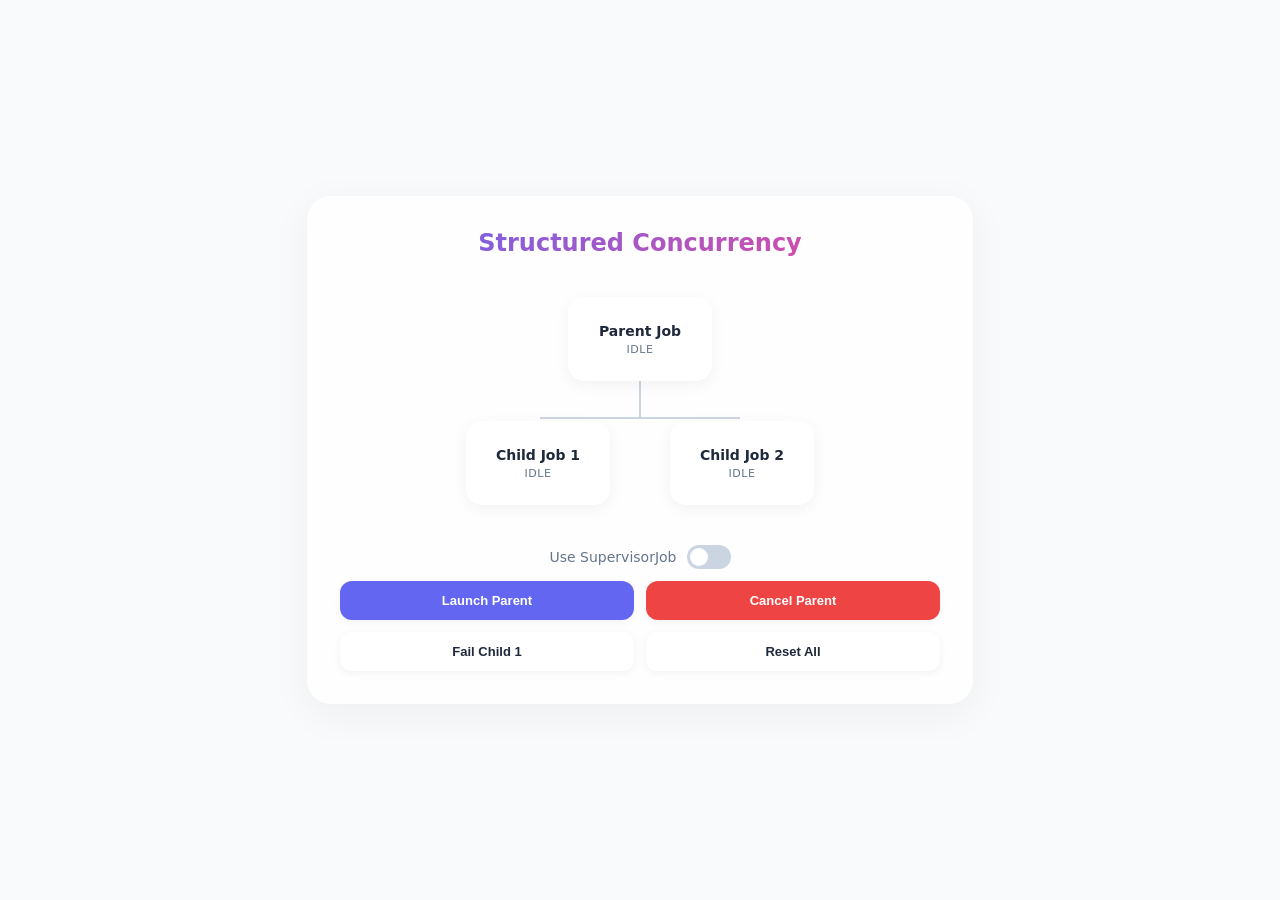
==== programming-languages/coroutines_visualization.html @ 6b6c3d3e "feat: add Programming Languages documentation module and reference materials" ====
<!DOCTYPE html>
<html lang="en">
<head>
    <meta charset="UTF-8">
    <meta name="viewport" content="width=device-width, initial-scale=1.0">
    <title>Coroutine Visualization</title>
    <style>
        :root {
            --bg: #f8fafc;
            --primary: #6366f1;
            --secondary: #ec4899;
            --success: #22c55e;
            --danger: #ef4444;
            --text: #1e293b;
            --card-bg: rgba(255, 255, 255, 0.8);
        }

        body {
            font-family: 'Inter', system-ui, -apple-system, sans-serif;
            background: var(--bg);
            color: var(--text);
            margin: 0;
            display: flex;
            justify-content: center;
            align-items: center;
            height: 100vh;
            overflow: hidden;
        }

        .container {
            width: 90%;
            max-width: 600px;
            background: var(--card-bg);
            backdrop-filter: blur(10px);
            border-radius: 24px;
            padding: 32px;
            box-shadow: 0 10px 40px rgba(0,0,0,0.05);
            border: 1px solid rgba(255,255,255,0.3);
        }

        .header {
            text-align: center;
            margin-bottom: 40px;
        }

        .header h2 {
            margin: 0;
            font-size: 24px;
            background: linear-gradient(135deg, var(--primary), var(--secondary));
            -webkit-background-clip: text;
            -webkit-text-fill-color: transparent;
        }

        .hierarchy {
            display: flex;
            flex-direction: column;
            align-items: center;
            gap: 40px;
            position: relative;
        }

        .node {
            width: 140px;
            height: 80px;
            background: white;
            border-radius: 16px;
            display: flex;
            flex-direction: column;
            justify-content: center;
            align-items: center;
            box-shadow: 0 4px 15px rgba(0,0,0,0.05);
            border: 2px solid transparent;
            transition: all 0.4s cubic-bezier(0.4, 0, 0.2, 1);
            position: relative;
            z-index: 2;
        }

        .node.running { border-color: var(--primary); background: #eef2ff; }
        .node.cancelled { border-color: var(--danger); background: #fef2f2; opacity: 0.6; }
        .node.completed { border-color: var(--success); background: #f0fdf4; }

        .node-label { font-size: 14px; font-weight: 600; margin-bottom: 4px; }
        .node-status { font-size: 11px; text-transform: uppercase; letter-spacing: 0.5px; color: #64748b; }

        .children {
            display: flex;
            gap: 60px;
            width: 100%;
            justify-content: center;
        }

        .connector {
            position: absolute;
            background: #cbd5e1;
            transition: background 0.4s;
            z-index: 1;
        }

        .connector-v { width: 2px; height: 40px; top: 80px; }
        .connector-h { height: 2px; width: 200px; top: 120px; }

        .controls {
            margin-top: 40px;
            display: grid;
            grid-template-columns: 1fr 1fr;
            gap: 12px;
        }

        button {
            padding: 12px;
            border-radius: 12px;
            border: none;
            background: white;
            color: var(--text);
            font-weight: 600;
            cursor: pointer;
            box-shadow: 0 2px 8px rgba(0,0,0,0.05);
            transition: all 0.2s;
            font-size: 13px;
        }

        button:hover { transform: translateY(-2px); box-shadow: 0 4px 12px rgba(0,0,0,0.1); }
        button:active { transform: translateY(0); }

        button.primary { background: var(--primary); color: white; }
        button.danger { background: var(--danger); color: white; }

        .supervisor-toggle {
            grid-column: span 2;
            display: flex;
            align-items: center;
            justify-content: center;
            gap: 10px;
            font-size: 14px;
            color: #64748b;
        }

        .switch {
            position: relative;
            display: inline-block;
            width: 44px;
            height: 24px;
        }

        .switch input { opacity: 0; width: 0; height: 0; }

        .slider {
            position: absolute;
            cursor: pointer;
            top: 0; left: 0; right: 0; bottom: 0;
            background-color: #cbd5e1;
            transition: .4s;
            border-radius: 34px;
        }

        .slider:before {
            position: absolute;
            content: "";
            height: 18px; width: 18px;
            left: 3px; bottom: 3px;
            background-color: white;
            transition: .4s;
            border-radius: 50%;
        }

        input:checked + .slider { background-color: var(--primary); }
        input:checked + .slider:before { transform: translateX(20px); }
    </style>
</head>
<body>

<div class="container">
    <div class="header">
        <h2>Structured Concurrency</h2>
    </div>

    <div class="hierarchy">
        <div id="parent" class="node">
            <span class="node-label">Parent Job</span>
            <span class="node-status">IDLE</span>
        </div>

        <div class="connector connector-v"></div>
        <div class="connector connector-h"></div>

        <div class="children">
            <div id="child1" class="node">
                <span class="node-label">Child Job 1</span>
                <span class="node-status">IDLE</span>
            </div>
            <div id="child2" class="node">
                <span class="node-label">Child Job 2</span>
                <span class="node-status">IDLE</span>
            </div>
        </div>
    </div>

    <div class="controls">
        <div class="supervisor-toggle">
            <span>Use SupervisorJob</span>
            <label class="switch">
                <input type="checkbox" id="supervisorMode">
                <span class="slider"></span>
            </label>
        </div>
        <button class="primary" onclick="launchAll()">Launch Parent</button>
        <button class="danger" onclick="cancelParent()">Cancel Parent</button>
        <button onclick="failChild(1)">Fail Child 1</button>
        <button onclick="reset()">Reset All</button>
    </div>
</div>

<script>
    const parent = document.getElementById('parent');
    const child1 = document.getElementById('child1');
    const child2 = document.getElementById('child2');
    const supervisorMode = document.getElementById('supervisorMode');

    function setStatus(node, status) {
        node.className = 'node ' + status.toLowerCase();
        node.querySelector('.node-status').innerText = status;
    }

    function launchAll() {
        setStatus(parent, 'RUNNING');
        setTimeout(() => setStatus(child1, 'RUNNING'), 300);
        setTimeout(() => setStatus(child2, 'RUNNING'), 600);
    }

    function cancelParent() {
        if (parent.classList.contains('idle')) return;
        setStatus(parent, 'CANCELLED');
        setStatus(child1, 'CANCELLED');
        setStatus(child2, 'CANCELLED');
    }

    function failChild(id) {
        const target = id === 1 ? child1 : child2;
        const other = id === 1 ? child2 : child1;
        
        setStatus(target, 'CANCELLED');
        
        if (!supervisorMode.checked) {
            // Normal Job: Failure propagates up and cancels everything
            setTimeout(() => {
                setStatus(parent, 'CANCELLED');
                setStatus(other, 'CANCELLED');
            }, 300);
        } else {
            // SupervisorJob: Failure doesn't propagate to parent or siblings
            target.querySelector('.node-status').innerText = 'FAILED (Caught)';
        }
    }

    function reset() {
        setStatus(parent, 'IDLE');
        setStatus(child1, 'IDLE');
        setStatus(child2, 'IDLE');
    }
</script>

</body>
</html>
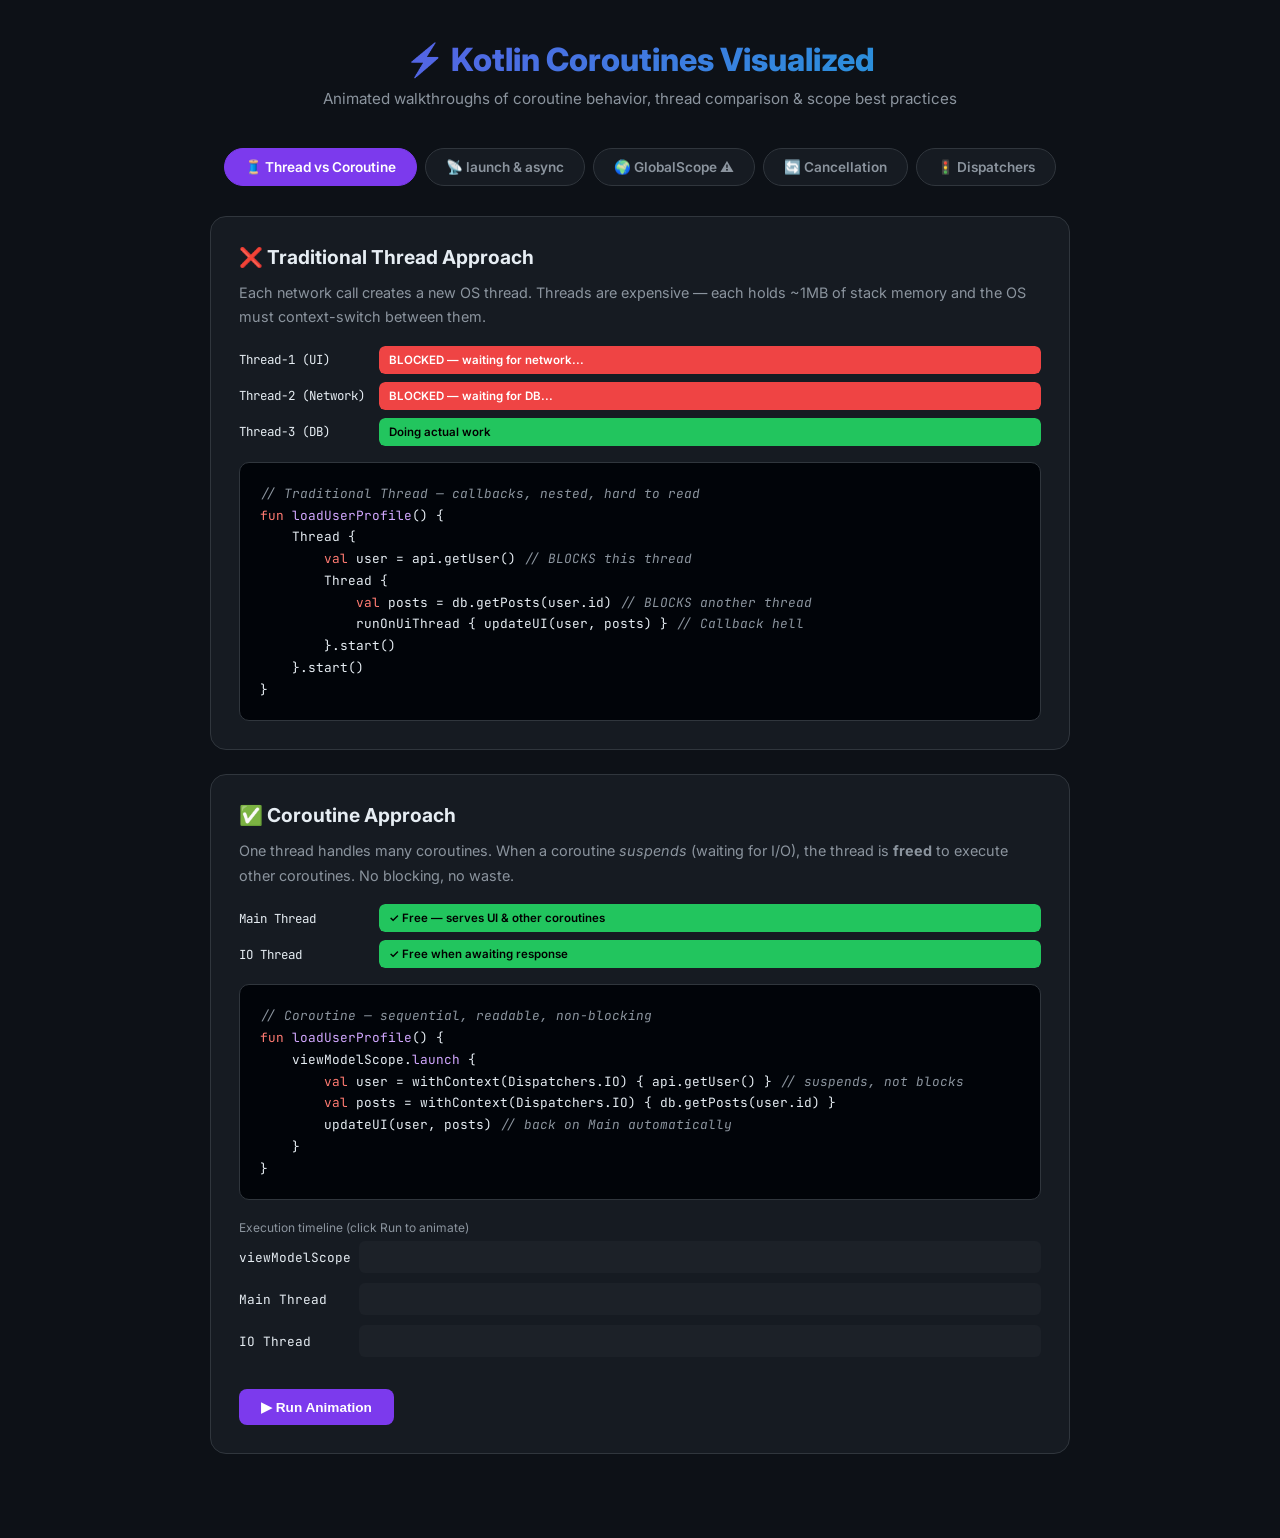
==== commit 4cbafde7: "feat: add foundational Android development study materials, including documentation, architecture gu" ====
--- a/programming-languages/coroutines_visualization.html
+++ b/programming-languages/coroutines_visualization.html
@@ -1,263 +1,366 @@
 <!DOCTYPE html>
 <html lang="en">
 <head>
-    <meta charset="UTF-8">
-    <meta name="viewport" content="width=device-width, initial-scale=1.0">
-    <title>Coroutine Visualization</title>
-    <style>
-        :root {
-            --bg: #f8fafc;
-            --primary: #6366f1;
-            --secondary: #ec4899;
-            --success: #22c55e;
-            --danger: #ef4444;
-            --text: #1e293b;
-            --card-bg: rgba(255, 255, 255, 0.8);
-        }
-
-        body {
-            font-family: 'Inter', system-ui, -apple-system, sans-serif;
-            background: var(--bg);
-            color: var(--text);
-            margin: 0;
-            display: flex;
-            justify-content: center;
-            align-items: center;
-            height: 100vh;
-            overflow: hidden;
-        }
-
-        .container {
-            width: 90%;
-            max-width: 600px;
-            background: var(--card-bg);
-            backdrop-filter: blur(10px);
-            border-radius: 24px;
-            padding: 32px;
-            box-shadow: 0 10px 40px rgba(0,0,0,0.05);
-            border: 1px solid rgba(255,255,255,0.3);
-        }
-
-        .header {
-            text-align: center;
-            margin-bottom: 40px;
-        }
-
-        .header h2 {
-            margin: 0;
-            font-size: 24px;
-            background: linear-gradient(135deg, var(--primary), var(--secondary));
-            -webkit-background-clip: text;
-            -webkit-text-fill-color: transparent;
-        }
-
-        .hierarchy {
-            display: flex;
-            flex-direction: column;
-            align-items: center;
-            gap: 40px;
-            position: relative;
-        }
-
-        .node {
-            width: 140px;
-            height: 80px;
-            background: white;
-            border-radius: 16px;
-            display: flex;
-            flex-direction: column;
-            justify-content: center;
-            align-items: center;
-            box-shadow: 0 4px 15px rgba(0,0,0,0.05);
-            border: 2px solid transparent;
-            transition: all 0.4s cubic-bezier(0.4, 0, 0.2, 1);
-            position: relative;
-            z-index: 2;
-        }
-
-        .node.running { border-color: var(--primary); background: #eef2ff; }
-        .node.cancelled { border-color: var(--danger); background: #fef2f2; opacity: 0.6; }
-        .node.completed { border-color: var(--success); background: #f0fdf4; }
-
-        .node-label { font-size: 14px; font-weight: 600; margin-bottom: 4px; }
-        .node-status { font-size: 11px; text-transform: uppercase; letter-spacing: 0.5px; color: #64748b; }
-
-        .children {
-            display: flex;
-            gap: 60px;
-            width: 100%;
-            justify-content: center;
-        }
-
-        .connector {
-            position: absolute;
-            background: #cbd5e1;
-            transition: background 0.4s;
-            z-index: 1;
-        }
-
-        .connector-v { width: 2px; height: 40px; top: 80px; }
-        .connector-h { height: 2px; width: 200px; top: 120px; }
-
-        .controls {
-            margin-top: 40px;
-            display: grid;
-            grid-template-columns: 1fr 1fr;
-            gap: 12px;
-        }
-
-        button {
-            padding: 12px;
-            border-radius: 12px;
-            border: none;
-            background: white;
-            color: var(--text);
-            font-weight: 600;
-            cursor: pointer;
-            box-shadow: 0 2px 8px rgba(0,0,0,0.05);
-            transition: all 0.2s;
-            font-size: 13px;
-        }
-
-        button:hover { transform: translateY(-2px); box-shadow: 0 4px 12px rgba(0,0,0,0.1); }
-        button:active { transform: translateY(0); }
-
-        button.primary { background: var(--primary); color: white; }
-        button.danger { background: var(--danger); color: white; }
-
-        .supervisor-toggle {
-            grid-column: span 2;
-            display: flex;
-            align-items: center;
-            justify-content: center;
-            gap: 10px;
-            font-size: 14px;
-            color: #64748b;
-        }
-
-        .switch {
-            position: relative;
-            display: inline-block;
-            width: 44px;
-            height: 24px;
-        }
-
-        .switch input { opacity: 0; width: 0; height: 0; }
-
-        .slider {
-            position: absolute;
-            cursor: pointer;
-            top: 0; left: 0; right: 0; bottom: 0;
-            background-color: #cbd5e1;
-            transition: .4s;
-            border-radius: 34px;
-        }
-
-        .slider:before {
-            position: absolute;
-            content: "";
-            height: 18px; width: 18px;
-            left: 3px; bottom: 3px;
-            background-color: white;
-            transition: .4s;
-            border-radius: 50%;
-        }
-
-        input:checked + .slider { background-color: var(--primary); }
-        input:checked + .slider:before { transform: translateX(20px); }
-    </style>
+<meta charset="UTF-8">
+<meta name="viewport" content="width=device-width, initial-scale=1.0">
+<title>Kotlin Coroutines Visualized</title>
+<link href="https://fonts.googleapis.com/css2?family=JetBrains+Mono:wght@400;700&family=Inter:wght@300;400;600;700;800&display=swap" rel="stylesheet">
+<style>
+  :root {
+    --bg: #0d1117; --surface: #161b22; --border: #30363d;
+    --accent: #7c3aed; --accent2: #06b6d4; --accent3: #f59e0b;
+    --danger: #ef4444; --success: #22c55e;
+    --text: #e6edf3; --muted: #8b949e;
+  }
+  * { margin:0; padding:0; box-sizing:border-box; }
+  body { font-family:'Inter',sans-serif; background:var(--bg); color:var(--text); overflow-x:hidden; }
+  h1 { text-align:center; padding:40px 20px 10px; font-size:2rem; font-weight:800; background:linear-gradient(135deg,#7c3aed,#06b6d4); -webkit-background-clip:text; -webkit-text-fill-color:transparent; }
+  .subtitle { text-align:center; color:var(--muted); margin-bottom:40px; font-size:0.95rem; }
+
+  .tabs { display:flex; justify-content:center; gap:8px; flex-wrap:wrap; padding:0 20px 30px; }
+  .tab { padding:10px 20px; border:1px solid var(--border); border-radius:50px; cursor:pointer; font-size:0.85rem; font-weight:600; transition:all .3s; background:var(--surface); color:var(--muted); }
+  .tab.active { background:var(--accent); border-color:var(--accent); color:#fff; }
+
+  .scene { display:none; max-width:900px; margin:0 auto; padding:0 20px 60px; }
+  .scene.active { display:block; }
+
+  .card { background:var(--surface); border:1px solid var(--border); border-radius:16px; padding:28px; margin-bottom:24px; }
+  .card h2 { font-size:1.2rem; font-weight:700; margin-bottom:12px; }
+  .card p { color:var(--muted); font-size:0.9rem; line-height:1.7; }
+
+  /* Timeline */
+  .timeline { position:relative; margin:20px 0; }
+  .tl-label { font-size:0.75rem; color:var(--muted); margin-bottom:6px; }
+  .tl-row { display:flex; align-items:center; gap:10px; margin-bottom:10px; }
+  .tl-name { font-size:0.8rem; width:110px; flex-shrink:0; color:var(--text); font-family:'JetBrains Mono',monospace; }
+  .tl-track { flex:1; background:#1c2128; border-radius:6px; height:32px; position:relative; overflow:hidden; }
+  .tl-block { position:absolute; top:4px; height:24px; border-radius:4px; display:flex; align-items:center; padding:0 8px; font-size:0.72rem; font-weight:600; white-space:nowrap; opacity:0; }
+  .tl-block.animate { animation:slide-in .6s ease forwards; }
+  @keyframes slide-in { from{opacity:0;transform:scaleX(0);transform-origin:left} to{opacity:1;transform:scaleX(1)} }
+
+  .block-main { background:#7c3aed; color:#fff; }
+  .block-io { background:#06b6d4; color:#000; }
+  .block-suspend { background:#1c2128; border:1px dashed #30363d; color:var(--muted); }
+  .block-danger { background:#ef4444; color:#fff; }
+  .block-thread { background:#f59e0b; color:#000; }
+
+  /* Code */
+  pre { background:#010409; border:1px solid var(--border); border-radius:10px; padding:20px; overflow-x:auto; font-family:'JetBrains Mono',monospace; font-size:0.8rem; line-height:1.7; }
+  .kw { color:#ff7b72; } .fn { color:#d2a8ff; } .str { color:#a5d6ff; }
+  .cm { color:#8b949e; font-style:italic; } .tp { color:#ffa657; }
+
+  /* Comparison */
+  .compare-grid { display:grid; grid-template-columns:1fr 1fr; gap:16px; }
+  @media(max-width:640px){ .compare-grid{grid-template-columns:1fr;} }
+  .compare-card { border-radius:12px; padding:20px; }
+  .compare-card.bad { background:#1a0a0a; border:1px solid #ef4444; }
+  .compare-card.good { background:#0a1a0a; border:1px solid #22c55e; }
+  .compare-card h3 { font-size:1rem; font-weight:700; margin-bottom:10px; }
+  .compare-card.bad h3 { color:#ef4444; }
+  .compare-card.good h3 { color:#22c55e; }
+
+  /* Scope danger */
+  .leak-box { border:2px solid var(--danger); border-radius:12px; padding:20px; margin:16px 0; position:relative; }
+  .leak-badge { position:absolute; top:-12px; left:16px; background:var(--danger); color:#fff; padding:2px 12px; border-radius:20px; font-size:0.75rem; font-weight:700; }
+  .scope-good { border:2px solid var(--success); border-radius:12px; padding:20px; margin:16px 0; position:relative; }
+  .scope-badge { position:absolute; top:-12px; left:16px; background:var(--success); color:#000; padding:2px 12px; border-radius:20px; font-size:0.75rem; font-weight:700; }
+
+  /* Animated thread blocks */
+  .thread-vis { display:flex; flex-direction:column; gap:8px; margin:16px 0; }
+  .thread-row { display:flex; align-items:center; gap:10px; }
+  .thread-label { font-size:0.78rem; font-family:'JetBrains Mono',monospace; width:130px; flex-shrink:0; }
+  .thread-bar { flex:1; height:28px; background:#1c2128; border-radius:6px; overflow:hidden; position:relative; }
+  .fill { height:100%; border-radius:6px; display:flex; align-items:center; padding-left:10px; font-size:0.72rem; font-weight:600; }
+  .fill-blocked { background:#ef4444; color:#fff; }
+  .fill-free { background:#22c55e; color:#000; }
+
+  .btn { display:inline-flex; align-items:center; gap:6px; background:var(--accent); color:#fff; border:none; padding:10px 22px; border-radius:8px; font-size:0.85rem; font-weight:600; cursor:pointer; transition:background .2s; margin-top:12px; }
+  .btn:hover { background:#6d28d9; }
+  .btn-cyan { background:var(--accent2); color:#000; }
+  .btn-cyan:hover { background:#0891b2; }
+
+  /* Steps */
+  .step { display:flex; gap:14px; align-items:flex-start; padding:14px 0; border-bottom:1px solid var(--border); }
+  .step:last-child { border-bottom:none; }
+  .step-num { width:28px; height:28px; border-radius:50%; background:var(--accent); display:flex; align-items:center; justify-content:center; font-size:0.8rem; font-weight:700; flex-shrink:0; }
+  .step-body { font-size:0.88rem; line-height:1.6; }
+  .step-body strong { color:var(--accent2); }
+
+  .pill { display:inline-block; padding:2px 10px; border-radius:20px; font-size:0.75rem; font-weight:700; margin:0 3px; }
+  .pill-purple { background:#7c3aed22; color:#a78bfa; border:1px solid #7c3aed; }
+  .pill-cyan { background:#06b6d422; color:#67e8f9; border:1px solid #06b6d4; }
+  .pill-red { background:#ef444422; color:#fca5a5; border:1px solid #ef4444; }
+  .pill-green { background:#22c55e22; color:#86efac; border:1px solid #22c55e; }
+
+  .running-dot { display:inline-block; width:8px; height:8px; border-radius:50%; margin-right:6px; animation:pulse 1s infinite; }
+  @keyframes pulse { 0%,100%{opacity:1}50%{opacity:.3} }
+</style>
 </head>
 <body>
 
-<div class="container">
-    <div class="header">
-        <h2>Structured Concurrency</h2>
-    </div>
-
-    <div class="hierarchy">
-        <div id="parent" class="node">
-            <span class="node-label">Parent Job</span>
-            <span class="node-status">IDLE</span>
+<h1>⚡ Kotlin Coroutines Visualized</h1>
+<p class="subtitle">Animated walkthroughs of coroutine behavior, thread comparison & scope best practices</p>
+
+<div class="tabs">
+  <div class="tab active" onclick="show(0)">🧵 Thread vs Coroutine</div>
+  <div class="tab" onclick="show(1)">📡 launch &amp; async</div>
+  <div class="tab" onclick="show(2)">🌍 GlobalScope ⚠️</div>
+  <div class="tab" onclick="show(3)">🔄 Cancellation</div>
+  <div class="tab" onclick="show(4)">🚦 Dispatchers</div>
+</div>
+
+<!-- SCENE 0: Thread vs Coroutine -->
+<div class="scene active" id="scene0">
+  <div class="card">
+    <h2>❌ Traditional Thread Approach</h2>
+    <p>Each network call creates a new OS thread. Threads are expensive — each holds ~1MB of stack memory and the OS must context-switch between them.</p>
+    <div class="thread-vis">
+      <div class="thread-row"><div class="thread-label">Thread-1 (UI)</div><div class="thread-bar"><div class="fill fill-blocked" style="width:100%">BLOCKED — waiting for network...</div></div></div>
+      <div class="thread-row"><div class="thread-label">Thread-2 (Network)</div><div class="thread-bar"><div class="fill fill-blocked" style="width:100%">BLOCKED — waiting for DB...</div></div></div>
+      <div class="thread-row"><div class="thread-label">Thread-3 (DB)</div><div class="thread-bar"><div class="fill fill-free" style="width:100%">Doing actual work</div></div></div>
+    </div>
+    <pre><span class="cm">// Traditional Thread — callbacks, nested, hard to read</span>
+<span class="kw">fun</span> <span class="fn">loadUserProfile</span>() {
+    Thread {
+        <span class="kw">val</span> user = api.getUser() <span class="cm">// BLOCKS this thread</span>
+        Thread {
+            <span class="kw">val</span> posts = db.getPosts(user.id) <span class="cm">// BLOCKS another thread</span>
+            runOnUiThread { updateUI(user, posts) } <span class="cm">// Callback hell</span>
+        }.start()
+    }.start()
+}</pre>
+  </div>
+
+  <div class="card">
+    <h2>✅ Coroutine Approach</h2>
+    <p>One thread handles many coroutines. When a coroutine <em>suspends</em> (waiting for I/O), the thread is <strong>freed</strong> to execute other coroutines. No blocking, no waste.</p>
+    <div class="thread-vis">
+      <div class="thread-row"><div class="thread-label">Main Thread</div><div class="thread-bar"><div class="fill fill-free" style="width:100%">✓ Free — serves UI & other coroutines</div></div></div>
+      <div class="thread-row"><div class="thread-label">IO Thread</div><div class="thread-bar"><div class="fill fill-free" style="width:100%">✓ Free when awaiting response</div></div></div>
+    </div>
+    <pre><span class="cm">// Coroutine — sequential, readable, non-blocking</span>
+<span class="kw">fun</span> <span class="fn">loadUserProfile</span>() {
+    viewModelScope.<span class="fn">launch</span> {
+        <span class="kw">val</span> user = withContext(Dispatchers.IO) { api.getUser() } <span class="cm">// suspends, not blocks</span>
+        <span class="kw">val</span> posts = withContext(Dispatchers.IO) { db.getPosts(user.id) }
+        updateUI(user, posts) <span class="cm">// back on Main automatically</span>
+    }
+}</pre>
+
+    <div class="timeline" id="tl0">
+      <div class="tl-label">Execution timeline (click Run to animate)</div>
+      <div class="tl-row"><div class="tl-name">viewModelScope</div><div class="tl-track"><div class="tl-block block-main" style="left:0;width:100%" id="blk-scope">Coroutine Running</div></div></div>
+      <div class="tl-row"><div class="tl-name">Main Thread</div><div class="tl-track"><div class="tl-block block-main" style="left:0;width:20%" id="blk-main1">launch</div><div class="tl-block block-suspend" style="left:21%;width:55%" id="blk-main2">🔄 suspended (IO work)</div><div class="tl-block block-main" style="left:77%;width:23%" id="blk-main3">updateUI</div></div></div>
+      <div class="tl-row"><div class="tl-name">IO Thread</div><div class="tl-track"><div class="tl-block block-io" style="left:21%;width:55%" id="blk-io">api + db work</div></div></div>
+    </div>
+    <button class="btn" onclick="animateTL()">▶ Run Animation</button>
+  </div>
+</div>
+
+<!-- SCENE 1: launch vs async -->
+<div class="scene" id="scene1">
+  <div class="card">
+    <h2>🚀 launch — Fire and Forget</h2>
+    <p>Returns a <span class="pill pill-purple">Job</span>. No result. Exceptions propagate immediately to the scope.</p>
+    <pre><span class="kw">val</span> job: <span class="tp">Job</span> = viewModelScope.<span class="fn">launch</span> {
+    analyticsService.<span class="fn">logEvent</span>(<span class="str">"screen_open"</span>)
+    <span class="cm">// returns nothing — fire and forget</span>
+}
+
+<span class="cm">// You can cancel it</span>
+job.<span class="fn">cancel</span>()</pre>
+    <div class="steps">
+      <div class="step"><div class="step-num">1</div><div class="step-body">Coroutine starts immediately in <strong>viewModelScope</strong></div></div>
+      <div class="step"><div class="step-num">2</div><div class="step-body">Executes <strong>logEvent()</strong> — suspends if needed</div></div>
+      <div class="step"><div class="step-num">3</div><div class="step-body">Completes. Returns <strong>Job</strong> that you can <strong>.cancel()</strong></div></div>
+    </div>
+  </div>
+  <div class="card">
+    <h2>⚡ async — Concurrent Result</h2>
+    <p>Returns a <span class="pill pill-cyan">Deferred&lt;T&gt;</span>. Call <code>.await()</code> to get the result. Best for parallel operations.</p>
+    <pre><span class="cm">// Fetch two APIs concurrently — much faster than sequential</span>
+viewModelScope.<span class="fn">launch</span> {
+    <span class="kw">val</span> userDeferred = <span class="fn">async</span>(Dispatchers.IO) { api.<span class="fn">getUser</span>() }
+    <span class="kw">val</span> postsDeferred = <span class="fn">async</span>(Dispatchers.IO) { api.<span class="fn">getPosts</span>() }
+
+    <span class="cm">// Both run in parallel — total time = max(user, posts), not sum</span>
+    <span class="kw">val</span> user = userDeferred.<span class="fn">await</span>()
+    <span class="kw">val</span> posts = postsDeferred.<span class="fn">await</span>()
+    updateUI(user, posts)
+}</pre>
+    <div class="timeline">
+      <div class="tl-row"><div class="tl-name">async userDeferred</div><div class="tl-track"><div class="tl-block block-io animate" style="left:0;width:60%;animation-delay:.2s">api.getUser() — 600ms</div></div></div>
+      <div class="tl-row"><div class="tl-name">async postsDeferred</div><div class="tl-track"><div class="tl-block block-accent2 animate" style="left:0;width:40%;animation-delay:.4s;background:#f59e0b;color:#000">api.getPosts() — 400ms</div></div></div>
+      <div class="tl-row"><div class="tl-name">await both</div><div class="tl-track"><div class="tl-block block-main animate" style="left:61%;width:39%;animation-delay:1s">updateUI</div></div></div>
+    </div>
+    <p style="color:var(--success);font-size:0.85rem;margin-top:8px">✓ Total time: ~600ms (parallel) vs 1000ms (sequential)</p>
+  </div>
+</div>
+
+<!-- SCENE 2: GlobalScope -->
+<div class="scene" id="scene2">
+  <div class="card">
+    <h2 style="color:var(--danger)">⚠️ Why GlobalScope is Dangerous</h2>
+    <p>GlobalScope lives for the <strong>entire app lifetime</strong>. It is not tied to any component's lifecycle, causing memory leaks and zombie coroutines.</p>
+
+    <div class="leak-box">
+      <div class="leak-badge">⛔ MEMORY LEAK</div>
+      <pre><span class="cm">// User opens UserActivity → coroutine starts</span>
+<span class="kw">class</span> <span class="tp">UserActivity</span> : AppCompatActivity() {
+    <span class="kw">override fun</span> <span class="fn">onCreate</span>(...) {
+        GlobalScope.<span class="fn">launch</span> {  <span class="cm">// ⚠️ NOT tied to Activity lifecycle</span>
+            <span class="kw">val</span> data = api.<span class="fn">getHeavyData</span>() <span class="cm">// Takes 10 seconds</span>
+            updateUI(data) <span class="cm">// ⚠️ Activity may be dead here!</span>
+        }
+    }
+}
+<span class="cm">// User presses back → Activity destroyed</span>
+<span class="cm">// GlobalScope coroutine KEEPS RUNNING for 10 more seconds 💀</span>
+<span class="cm">// Then crashes trying to update a dead UI reference</span></pre>
+    </div>
+
+    <div class="scope-good">
+      <div class="scope-badge">✅ CORRECT</div>
+      <pre><span class="kw">class</span> <span class="tp">UserActivity</span> : AppCompatActivity() {
+    <span class="kw">override fun</span> <span class="fn">onCreate</span>(...) {
+        lifecycleScope.<span class="fn">launch</span> {  <span class="cm">// ✅ Tied to Activity lifecycle</span>
+            <span class="kw">val</span> data = api.<span class="fn">getHeavyData</span>()
+            updateUI(data) <span class="cm">// ✅ Safe — auto-cancelled if Activity dies</span>
+        }
+    }
+}
+<span class="cm">// User presses back → Activity destroyed → coroutine CANCELLED ✅</span></pre>
+    </div>
+
+    <div class="compare-grid" style="margin-top:20px">
+      <div class="compare-card bad">
+        <h3>⛔ GlobalScope</h3>
+        <ul style="font-size:0.85rem;color:var(--muted);line-height:2;padding-left:16px">
+          <li>Lives for the full app lifetime</li>
+          <li>Not cancelled on back press</li>
+          <li>Causes memory leaks</li>
+          <li>Can crash destroyed UI</li>
+          <li>Impossible to unit test</li>
+        </ul>
+      </div>
+      <div class="compare-card good">
+        <h3>✅ Structured Scopes</h3>
+        <ul style="font-size:0.85rem;color:var(--muted);line-height:2;padding-left:16px">
+          <li><code>viewModelScope</code> — tied to ViewModel</li>
+          <li><code>lifecycleScope</code> — tied to Activity/Fragment</li>
+          <li>Auto-cancelled when owner dies</li>
+          <li>Zero memory leaks</li>
+          <li>Easily testable with TestScope</li>
+        </ul>
+      </div>
+    </div>
+  </div>
+</div>
+
+<!-- SCENE 3: Cancellation -->
+<div class="scene" id="scene3">
+  <div class="card">
+    <h2>🔄 Cooperative Cancellation</h2>
+    <p>Cancellation in coroutines is <strong>cooperative</strong>. A coroutine must periodically check if it's been cancelled. Suspension points (like <code>delay</code>) check automatically.</p>
+    <pre><span class="kw">val</span> job = viewModelScope.<span class="fn">launch</span> {
+    <span class="kw">for</span> (i <span class="kw">in</span> 1..100) {
+        <span class="cm">// ✅ isActive check — cooperative with cancellation</span>
+        <span class="kw">if</span> (!isActive) <span class="kw">return</span>@launch
+
+        processChunk(i) <span class="cm">// heavy CPU work</span>
+    }
+}
+
+<span class="cm">// Later — user navigates away</span>
+job.<span class="fn">cancel</span>() <span class="cm">// signals cancellation — coroutine will stop at next isActive check</span></pre>
+
+    <div class="steps">
+      <div class="step"><div class="step-num">1</div><div class="step-body"><strong>job.cancel()</strong> is called — sets cancellation flag on the Job</div></div>
+      <div class="step"><div class="step-num">2</div><div class="step-body">Next <strong>suspension point</strong> (delay, yield, withContext) throws <strong>CancellationException</strong></div></div>
+      <div class="step"><div class="step-num">3</div><div class="step-body">For CPU loops, check <strong>isActive</strong> manually — it's cooperative, not forced</div></div>
+      <div class="step"><div class="step-num">4</div><div class="step-body"><strong>try/finally</strong> still runs — you can clean up resources safely</div></div>
+    </div>
+
+    <pre style="margin-top:16px"><span class="cm">// Always wrap in try/finally for cleanup</span>
+viewModelScope.<span class="fn">launch</span> {
+    <span class="kw">try</span> {
+        <span class="fn">delay</span>(5000) <span class="cm">// auto-checks cancellation here</span>
+        updateUI()
+    } <span class="kw">finally</span> {
+        <span class="cm">// ✅ This always runs — close streams, hide loaders etc.</span>
+        hideLoadingSpinner()
+    }
+}</pre>
+  </div>
+</div>
+
+<!-- SCENE 4: Dispatchers -->
+<div class="scene" id="scene4">
+  <div class="card">
+    <h2>🚦 Dispatchers — Where Coroutines Run</h2>
+    <div class="steps">
+      <div class="step">
+        <div class="step-num" style="background:#7c3aed">M</div>
+        <div class="step-body">
+          <strong>Dispatchers.Main</strong> — UI thread only<br>
+          <span style="color:var(--muted)">Use for: updating views, observing StateFlow, Compose recompositions</span>
         </div>
-
-        <div class="connector connector-v"></div>
-        <div class="connector connector-h"></div>
-
-        <div class="children">
-            <div id="child1" class="node">
-                <span class="node-label">Child Job 1</span>
-                <span class="node-status">IDLE</span>
-            </div>
-            <div id="child2" class="node">
-                <span class="node-label">Child Job 2</span>
-                <span class="node-status">IDLE</span>
-            </div>
+      </div>
+      <div class="step">
+        <div class="step-num" style="background:#06b6d4;color:#000">IO</div>
+        <div class="step-body">
+          <strong>Dispatchers.IO</strong> — thread pool (up to 64 threads)<br>
+          <span style="color:var(--muted)">Use for: Retrofit calls, Room queries, file read/write, SharedPrefs</span>
         </div>
-    </div>
-
-    <div class="controls">
-        <div class="supervisor-toggle">
-            <span>Use SupervisorJob</span>
-            <label class="switch">
-                <input type="checkbox" id="supervisorMode">
-                <span class="slider"></span>
-            </label>
+      </div>
+      <div class="step">
+        <div class="step-num" style="background:#f59e0b;color:#000">D</div>
+        <div class="step-body">
+          <strong>Dispatchers.Default</strong> — CPU thread pool (= CPU core count)<br>
+          <span style="color:var(--muted)">Use for: JSON parsing, image processing, sorting large lists</span>
         </div>
-        <button class="primary" onclick="launchAll()">Launch Parent</button>
-        <button class="danger" onclick="cancelParent()">Cancel Parent</button>
-        <button onclick="failChild(1)">Fail Child 1</button>
-        <button onclick="reset()">Reset All</button>
-    </div>
+      </div>
+      <div class="step">
+        <div class="step-num" style="background:#22c55e;color:#000">U</div>
+        <div class="step-body">
+          <strong>Dispatchers.Unconfined</strong> — runs in caller's thread (testing only)<br>
+          <span style="color:var(--muted)">Avoid in production — unpredictable thread behavior</span>
+        </div>
+      </div>
+    </div>
+
+    <pre style="margin-top:16px"><span class="cm">// Pattern: start on Main, switch to IO, return to Main</span>
+viewModelScope.<span class="fn">launch</span> {                  <span class="cm">// starts on Main</span>
+    showLoading()                              <span class="cm">// Main — updates UI</span>
+
+    <span class="kw">val</span> result = withContext(Dispatchers.IO) {
+        repository.<span class="fn">fetchData</span>()              <span class="cm">// IO — network call</span>
+    }                                          <span class="cm">// automatically back on Main</span>
+
+    hideLoading()                              <span class="cm">// Main — updates UI</span>
+    render(result)
+}</pre>
+    <p style="color:var(--success);font-size:0.85rem;margin-top:12px">✓ <code>withContext</code> automatically restores the original dispatcher after the block finishes.</p>
+  </div>
 </div>
 
 <script>
-    const parent = document.getElementById('parent');
-    const child1 = document.getElementById('child1');
-    const child2 = document.getElementById('child2');
-    const supervisorMode = document.getElementById('supervisorMode');
-
-    function setStatus(node, status) {
-        node.className = 'node ' + status.toLowerCase();
-        node.querySelector('.node-status').innerText = status;
-    }
-
-    function launchAll() {
-        setStatus(parent, 'RUNNING');
-        setTimeout(() => setStatus(child1, 'RUNNING'), 300);
-        setTimeout(() => setStatus(child2, 'RUNNING'), 600);
-    }
-
-    function cancelParent() {
-        if (parent.classList.contains('idle')) return;
-        setStatus(parent, 'CANCELLED');
-        setStatus(child1, 'CANCELLED');
-        setStatus(child2, 'CANCELLED');
-    }
-
-    function failChild(id) {
-        const target = id === 1 ? child1 : child2;
-        const other = id === 1 ? child2 : child1;
-        
-        setStatus(target, 'CANCELLED');
-        
-        if (!supervisorMode.checked) {
-            // Normal Job: Failure propagates up and cancels everything
-            setTimeout(() => {
-                setStatus(parent, 'CANCELLED');
-                setStatus(other, 'CANCELLED');
-            }, 300);
-        } else {
-            // SupervisorJob: Failure doesn't propagate to parent or siblings
-            target.querySelector('.node-status').innerText = 'FAILED (Caught)';
-        }
-    }
-
-    function reset() {
-        setStatus(parent, 'IDLE');
-        setStatus(child1, 'IDLE');
-        setStatus(child2, 'IDLE');
-    }
+function show(n) {
+  document.querySelectorAll('.scene').forEach((s,i) => s.classList.toggle('active', i===n));
+  document.querySelectorAll('.tab').forEach((t,i) => t.classList.toggle('active', i===n));
+}
+
+function animateTL() {
+  const ids = ['blk-scope','blk-main1','blk-main2','blk-main3','blk-io'];
+  const delays = [0, 100, 500, 1400, 500];
+  ids.forEach((id, i) => {
+    const el = document.getElementById(id);
+    if (!el) return;
+    el.classList.remove('animate');
+    void el.offsetWidth;
+    setTimeout(() => el.classList.add('animate'), delays[i]);
+  });
+}
 </script>
-
 </body>
 </html>
